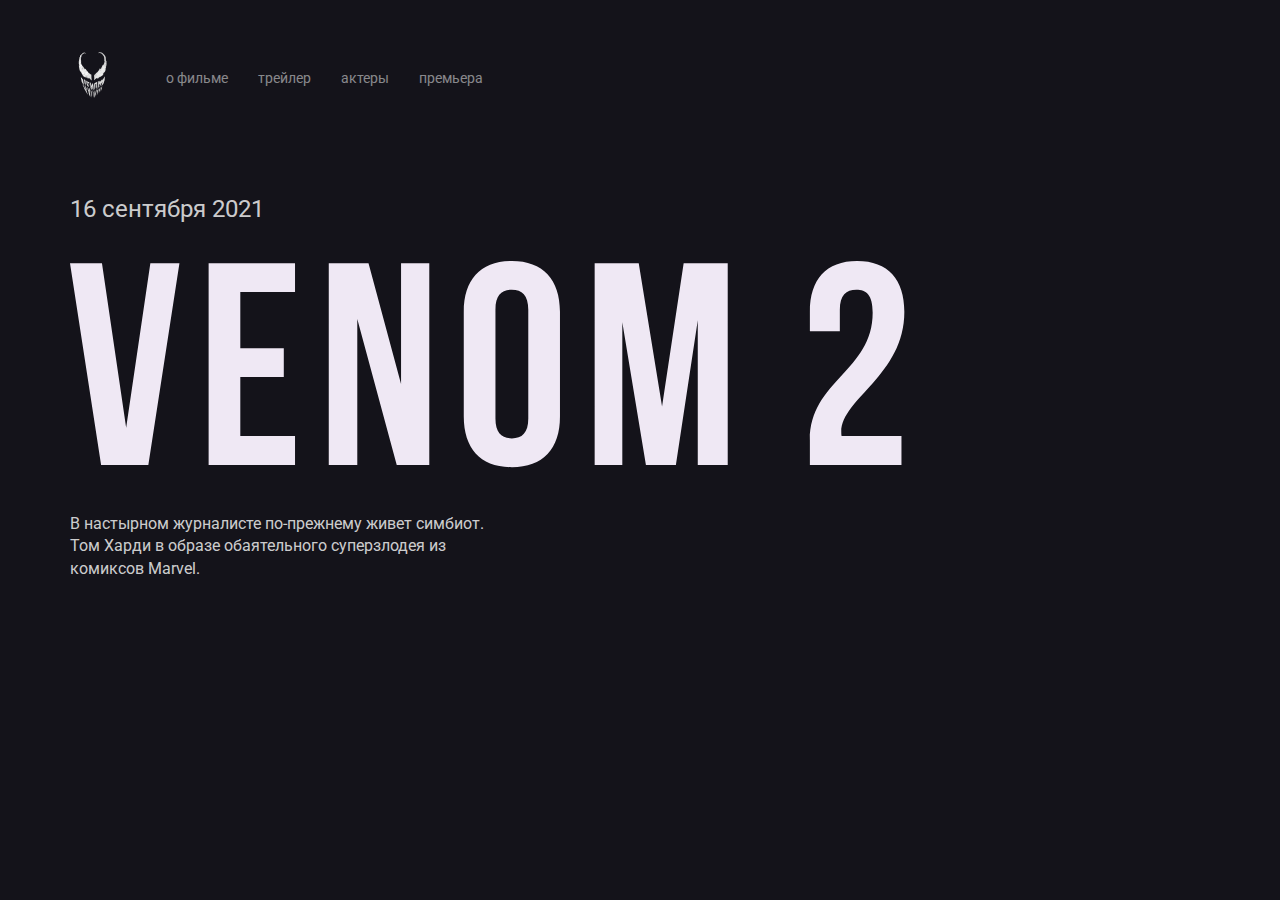
==== index.html @ e220913e "create main structure of the project" ====
<!DOCTYPE html>
<html lang="ru">
<head>
    <meta charset="UTF-8">
    <meta http-equiv="X-UA-Compatible" content="IE=edge">
    <meta name="viewport" content="width=device-width, initial-scale=1.0">
    <title>Venom-2</title>
    <link rel="preconnect" href="https://fonts.googleapis.com">
    <link rel="preconnect" href="https://fonts.gstatic.com" crossorigin>
    <link href="https://fonts.googleapis.com/css2?family=Roboto:wght@400;700&display=swap" rel="stylesheet">
    <link rel="stylesheet" href="css/normalize.css">
    <link rel="stylesheet" href="css/style.css">
</head>
<body class="body">
    <div class="container">
        <header class="header ">
            <a href="/" class="logo-link">
            <img width="46" height="71" src="img/logo.png" alt="logo-venom" class="logo-image"></a>
            <nav class="nav">
                <ul class="nav-menu">
                    <li class="nav-menu-item">
                        <a href="/" class="nav-menu-link">о фильме</a>
                    </li>
                    <li class="nav-menu-item">
                        <a href="/" class="nav-menu-link">трейлер</a>
                    </li>
                    <li class="nav-menu-item">
                        <a href="/" class="nav-menu-link">актеры</a>
                    </li>
                    <li class="nav-menu-item">
                        <a href="/" class="nav-menu-link">премьера</a>
                    </li>
                </ul>
            </nav>
        </header>

        <div class="film">
            <div class="film-text">
                <span class="film-date">16 сентября 2021</span>
                <img src="img/venom-2.svg" alt="logo: venom-2" class="film-logo">
                <p class="film-description">В настырном журналисте по-прежнему живет симбиот. Том Харди в образе обаятельного суперзлодея из комиксов Marvel.</p>
            </div>
        </div>
</div>

</body>
</html>
---- css/style.css ----
.body {
    font-family: 'Roboto', sans-serif;
    color: #fff;
    background: #14131A;
}

.container {
    max-width: 1140px;
    margin: auto;
}

.header {
    display: flex;
    align-items: center;
    padding-top: 40px;
    margin-bottom: 80px;
}

.logo-link {
    display: inline-block;
    margin-right: 50px;
}

.nav-menu {
    margin: 0;
    padding: 0;
    list-style: none;
    display: flex;
}

.nav-menu-item {
    margin-right: 30px;
}

.nav-menu-link {
    text-decoration: none;
    font-size: 14px;
    line-height: 16px;
    color: rgba(255, 255, 255, 0.5);
}

.film-date {
    margin-bottom: 38px;
    display: block;
    font-size: 24px;
    line-height: 28px;
    color: rgba(255, 255, 255, 0.8);
}

.film-description {
    margin-top: 40px;
    max-width: 423px;
    font-size: 16px;
    line-height: 140%;
    color: rgba(255, 255, 255, 0.8);
}
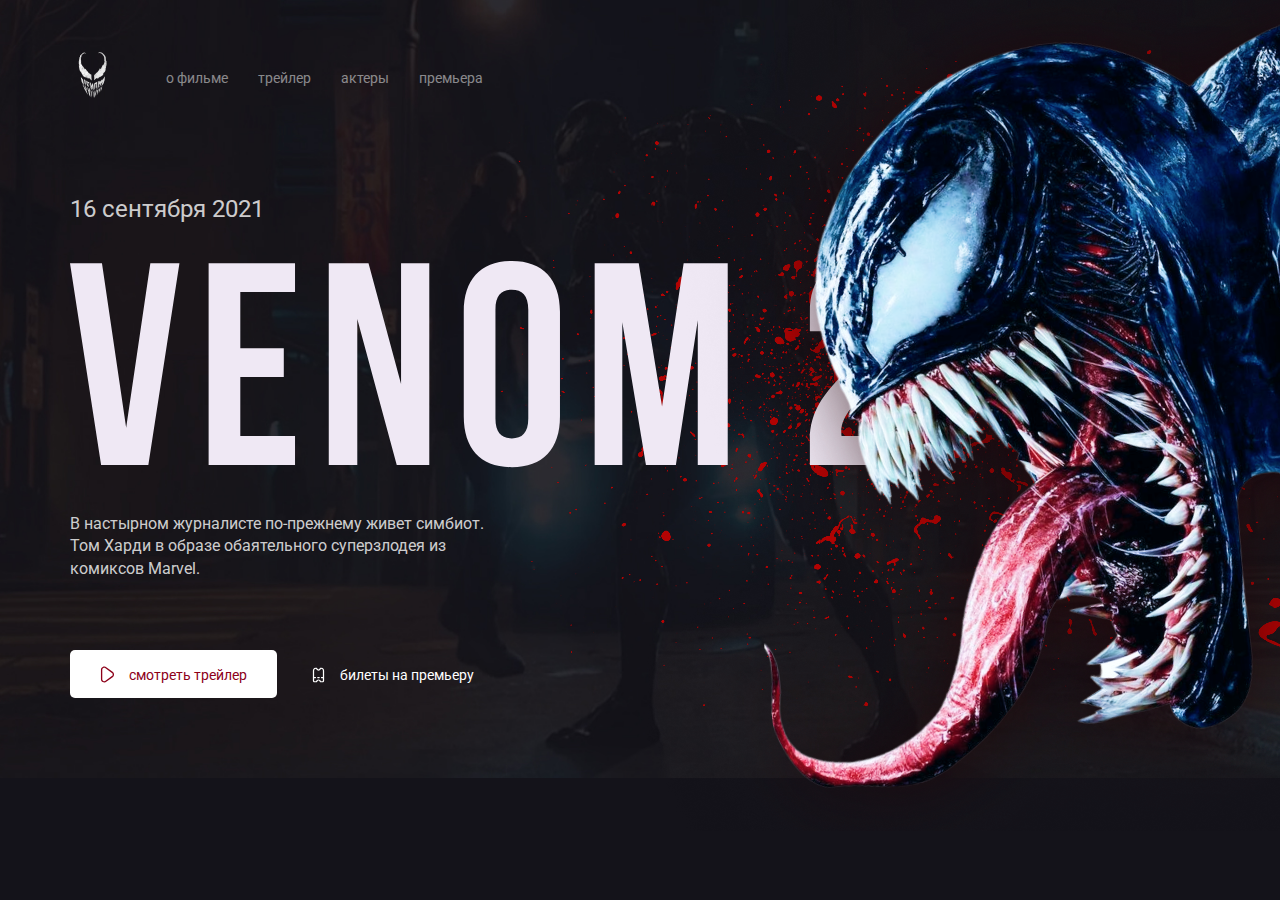
==== commit e1726e86: "add main-part of the project" ====
--- a/index.html
+++ b/index.html
@@ -11,7 +11,7 @@
     <link rel="stylesheet" href="css/normalize.css">
     <link rel="stylesheet" href="css/style.css">
 </head>
-<body class="body">
+<body class="body blood">
     <div class="container">
         <header class="header ">
             <a href="/" class="logo-link">
@@ -40,8 +40,18 @@
                 <img src="img/venom-2.svg" alt="logo: venom-2" class="film-logo">
                 <p class="film-description">В настырном журналисте по-прежнему живет симбиот. Том Харди в образе обаятельного суперзлодея из комиксов Marvel.</p>
             </div>
+            <div class="button-group">
+                <button class="button button-primary">
+                    <img width="15" src="img/play.svg" alt="icon: play" class="button-icon">
+                    <span class="button-text">смотреть трейлер</span>
+                </button>
+                <a href="trailer.html" class="button button-link">
+                <img width="15" src="img/ticket.svg" alt="icon: Ticket" class="button-icon">
+                <span class="button-text">билеты на премьеру</span>
+            </a>
+            </div>
         </div>
 </div>
-
+<img src="img/venom.png" alt="photo: venom" class="venom">
 </body>
 </html>--- a/css/style.css
+++ b/css/style.css
@@ -1,7 +1,6 @@
 .body {
     font-family: 'Roboto', sans-serif;
     color: #fff;
-    background: #14131A;
 }
 
 .container {
@@ -53,4 +52,49 @@
     font-size: 16px;
     line-height: 140%;
     color: rgba(255, 255, 255, 0.8);
+}
+
+.button {
+    padding: 15px 30px;
+    border: none;
+    border-radius: 5px;
+    text-decoration: none;
+    cursor: pointer;
+}
+
+.button-group {
+    margin-top: 70px;
+}
+
+.button-text,
+.button-icon {
+    display: inline-block;
+    vertical-align: middle;
+}
+
+.button-text {
+    font-size: 14px;
+    line-height: 16px;
+    margin-left: 10px;
+
+}
+
+.button-primary {
+    color: #8D0019;
+    background-color: #FFFFFF;
+}
+
+.button-link {
+    color: #FFFFFF;
+}
+
+.venom {
+    position: absolute;
+    top: 0;
+    right: 0;
+}
+
+.blood {
+    background: url("../img/blood.png") no-repeat top right,
+    #14131A url("../img/background.jpg") no-repeat top center / 100%;
 }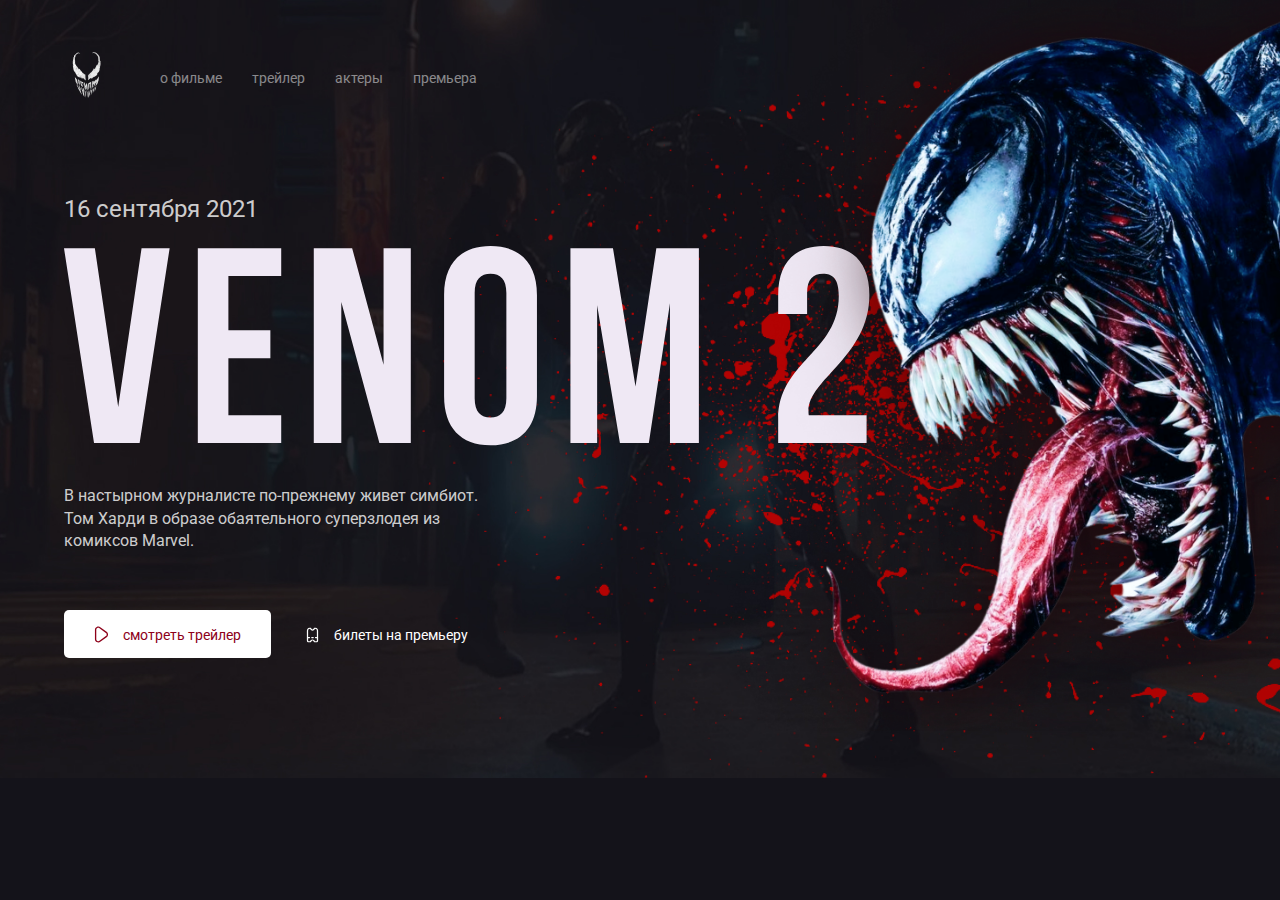
==== commit 28b8edd7: "add adaptive and js-file" ====
--- a/index.html
+++ b/index.html
@@ -17,9 +17,17 @@
             <a href="/" class="logo-link">
             <img width="46" height="71" src="img/logo.png" alt="logo-venom" class="logo-image"></a>
             <nav class="nav">
+                <button class="menu-button">
+                    <span class="menu-button-text">Меню</span>
+                    <img src="img/menu-svg.svg" alt="logo: burger-menu" class="menu-button-icon">
+                </button>
+                <button class="menu-close">
+                    <span class="menu-close-text">закрыть</span>
+                    <img src="img/arrow.svg" alt="arrow-right" class="menu-close-icon">
+                </button>
                 <ul class="nav-menu">
                     <li class="nav-menu-item">
-                        <a href="/" class="nav-menu-link">о фильме</a>
+                        <a href="about.html" class="nav-menu-link">о фильме</a>
                     </li>
                     <li class="nav-menu-item">
                         <a href="/" class="nav-menu-link">трейлер</a>
@@ -53,5 +61,8 @@
         </div>
 </div>
 <img src="img/venom.png" alt="photo: venom" class="venom">
+
+</div>
+<script src="js/main.js"></script>
 </body>
 </html>--- a/css/style.css
+++ b/css/style.css
@@ -1,11 +1,24 @@
 .body {
     font-family: 'Roboto', sans-serif;
     color: #fff;
+    background-color: #14131A;
+}
+
+img {
+    max-width: 100%;
 }
 
 .container {
-    max-width: 1140px;
+    width: 90%;
     margin: auto;
+}
+
+.venom {
+    position: absolute;
+    top: 0;
+    right: 0;
+    max-width: 728px;
+    width: 50%;
 }
 
 .header {
@@ -39,7 +52,7 @@
 }
 
 .film-date {
-    margin-bottom: 38px;
+    margin-bottom: 2%;
     display: block;
     font-size: 24px;
     line-height: 28px;
@@ -47,11 +60,15 @@
 }
 
 .film-description {
-    margin-top: 40px;
+    margin-top: 3%;
     max-width: 423px;
     font-size: 16px;
     line-height: 140%;
     color: rgba(255, 255, 255, 0.8);
+}
+
+.film-logo {
+    width: 70%;
 }
 
 .button {
@@ -63,7 +80,7 @@
 }
 
 .button-group {
-    margin-top: 70px;
+    margin-top: 5%;
 }
 
 .button-text,
@@ -88,13 +105,232 @@
     color: #FFFFFF;
 }
 
-.venom {
-    position: absolute;
-    top: 0;
-    right: 0;
-}
-
 .blood {
-    background: url("../img/blood.png") no-repeat top right,
+    background: url("../img/blood.png") no-repeat top right / 70%,
     #14131A url("../img/background.jpg") no-repeat top center / 100%;
+}
+
+.primary-bg {
+    background: #14131A url("../img/background.jpg") no-repeat top center / 100%;
+}
+
+.content {
+    display: flex;
+}
+
+.col {
+    flex-basis: 50%;
+}
+
+.content-title {
+    font-weight: bold;
+    font-size: 36px;
+    line-height: 42px;
+    color: rgba(255, 255, 255, 0.8);
+    margin-bottom: 20px;
+}
+
+.content-text {
+    min-width: 423px;
+    font-size: 16px;
+    line-height: 140%;
+    color: rgba(255, 255, 255, 0.8);
+    margin-bottom: 30px;
+}
+
+.content-subtitle {
+    font-weight: bold;
+    font-size: 16px;
+    line-height: 140%;
+    color: rgba(255, 255, 255, 0.8);
+    margin-bottom: 15px;
+    margin-top: 0;
+}
+
+.content .list {
+    list-style: none;
+    padding: 0;
+}
+
+.column-2 {
+    max-width: 320px;
+    -webkit-column-count: 2;
+    -moz-column-count: 2;
+    column-count: 2;
+    -webkit-column-gap: 20px;
+    -moz-column-gap: 20px;
+}
+
+.list-item {
+    font-size: 16px;
+    line-height: 140%;
+    color: rgba(255, 255, 255, 0.8);
+}
+
+.content .trailer {
+    width: 356px;
+    height: 205px;
+    background: url('../img/trailer-cover.jpg') no-repeat center / contain;
+    border-radius: 5px;
+    display: flex;
+    align-items: center;
+    justify-content: center;
+    margin-top: 33px;
+}
+
+.trailer .play {
+    width: 45px;
+    height: 45px;
+    border-radius: 50%;
+    border: none;
+    cursor: pointer;
+}
+
+.trailer .play-icon {
+    transform: translate(1px, 2px)
+}
+
+.poster-wrap {
+    display: flex;
+    align-items: start;
+}
+
+.poster {
+    width: 362px;
+    border-radius: 5px;
+    margin-right: 30px;
+}
+
+.poster-wrap .content-subtitle {
+    margin-bottom: 5px;
+}
+
+.poster-wrap .list {
+    margin: 0;
+    margin-bottom: 20px;
+}
+
+.menu-button {
+    display: none;
+}
+
+.menu-close {
+    display: none;
+}
+
+@media (max-width: 1024px) {
+    .content {
+        flex-direction: column;
+        padding-bottom: 5%;
+    }
+    .col {
+        margin-bottom: 5%;
+    }
+    .header {
+        margin-bottom: 4%;
+    }
+    .film {
+        margin-top: 20%;
+    }
+}
+
+@media (max-width: 768px) {
+    .blood {
+        background: #14131A;
+    }
+    .venom {
+        top: 20%;
+    }
+}
+
+@media (max-width: 576px) {
+    .nav-menu {
+        position: fixed;
+        left: 0;
+        top: 0;
+        width: 100%;
+        height: 100%;
+        background-color: #fff;
+        z-index: 9;
+        display: flex;
+        justify-content: center;
+        align-items: center;
+        flex-direction: column;
+        transform: translateX(100%);
+        transition: transform 0.2s;
+    }
+    .menu-close {
+        position: fixed;
+        opacity: 0;
+        right: 25px;
+        top: 65px;
+        display: flex;
+        align-items: center;
+        z-index: 10;
+        border: none;
+        background-color: transparent;
+        transform: translateX(300%);
+        transition: transform 0.2s;
+        transition-delay: 0.4s;
+    }
+    .is-active {
+        opacity: 1;
+        transform: translateX(0);
+    }
+    .menu-close-text {
+        margin-right: 10px;
+        cursor: pointer;
+    }
+    .nav-menu-item {
+        margin-right: 0;
+        margin-bottom: 2%;
+        margin-top: 2%;
+    }
+    .nav-menu-link {
+        color: #14131A;
+    }
+    .nav {
+        margin-left: auto;
+    }
+    .menu-button {
+        display: flex;
+        align-items: center;
+        justify-content: center;
+        padding: 10px;
+        border: none;
+        background-color: transparent;
+        cursor: pointer;
+        color: #ffff;
+    }
+    .menu-button-text {
+        margin-right: 10px;
+    }
+    .button-group {
+        display: flex;
+        align-items: center;
+        justify-content: center;
+        flex-direction: column;
+    }
+    .film-text {
+        text-align: center;
+    }
+    .poster-wrap {
+        flex-direction: column;
+    }
+    .poster {
+        margin-bottom: 4%;
+        margin-right: 0;
+        width: 100%;
+        max-width: 350px;
+    }
+    .content .trailer {
+        max-width: 350px;
+        width: 100%;
+    }
+    .column-2 {
+        column-count: 1;
+    }
+    .content-text {
+        min-width: 0;
+    }
 }